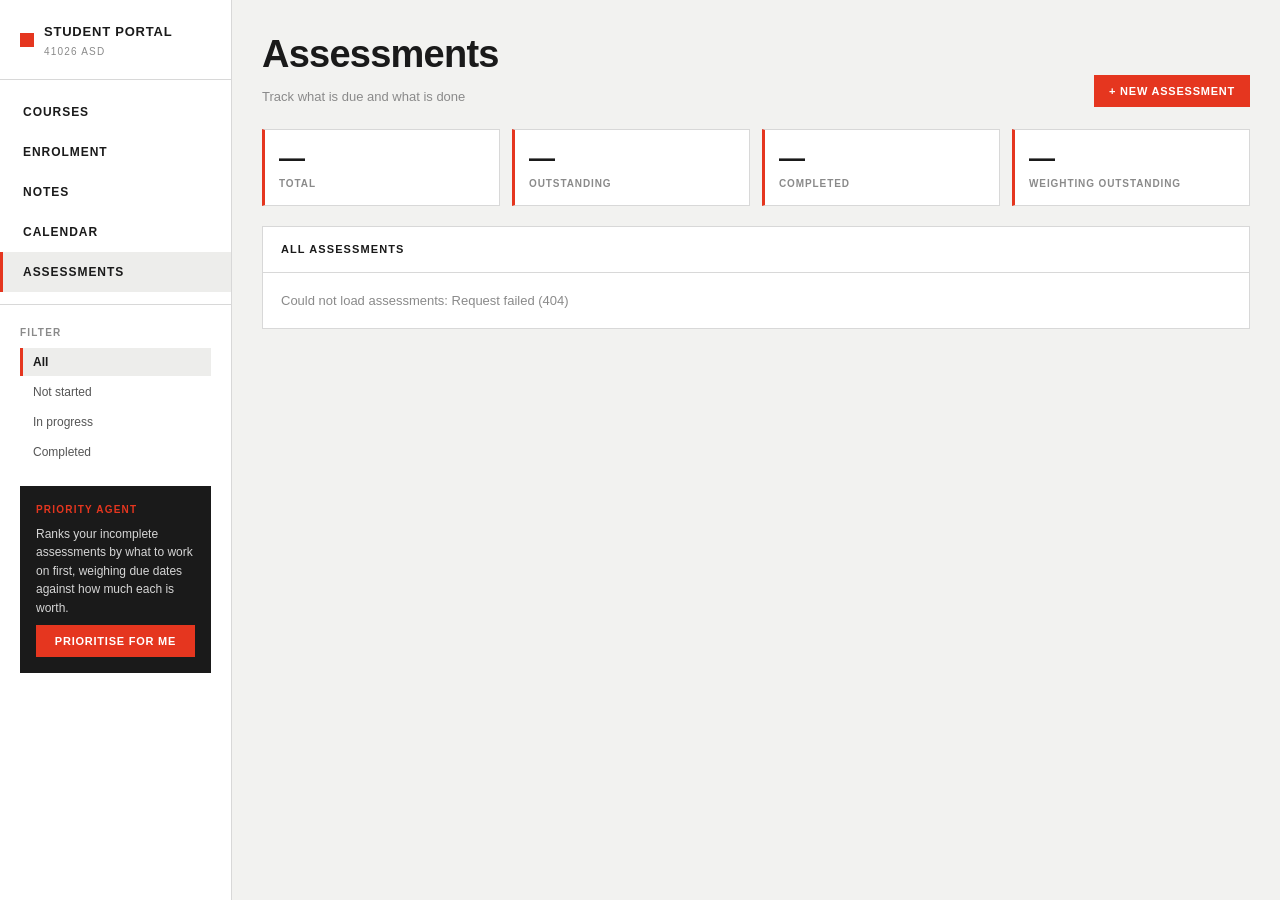
==== student-adrianvoljak/frontend/index.html @ 41faeddc "Integrate assessment tracker and shared Docker configuration. Also cleaned up individual feature fol" ====
<!DOCTYPE html>
<html lang="en">
<head>
    <meta charset="UTF-8">
    <meta name="viewport" content="width=device-width, initial-scale=1.0">
    <title>Assessments — Student Portal</title>
    <link rel="stylesheet" href="css/asd-shell.css">
    <link rel="stylesheet" href="css/assessments.css">
</head>
<body>

<div class="layout">
    <aside class="sidebar">
        <div class="brand">
            <span class="brand__mark"></span>
            <div>
                <div class="brand__name">STUDENT PORTAL</div>
                <div class="brand__sub">41026 ASD</div>
            </div>
        </div>

        <nav class="nav">
            <a class="nav__item" href="http://localhost:8080">COURSES</a>
            <a class="nav__item" href="http://localhost:8080">ENROLMENT</a>
            <a class="nav__item" href="http://localhost:8081">NOTES</a>
            <a class="nav__item" href="http://localhost:8082">CALENDAR</a>
            <a class="nav__item nav__item--active" href="/">ASSESSMENTS</a>
        </nav>

        <div class="side-note">
            <div class="side-note__label">FILTER</div>
            <div class="filter-list">
                <button class="filter-item filter-item--active" data-status="">All</button>
                <button class="filter-item" data-status="not_started">Not started</button>
                <button class="filter-item" data-status="in_progress">In progress</button>
                <button class="filter-item" data-status="completed">Completed</button>
            </div>
        </div>

        <div class="agent">
            <div class="agent__label">PRIORITY AGENT</div>
            <p class="agent__text">
                Ranks your incomplete assessments by what to work on first,
                weighing due dates against how much each is worth.
            </p>
            <div id="agent-output" class="agent__output"></div>
            <button id="prioritise-btn" class="btn btn--primary btn--block">
                PRIORITISE FOR ME
            </button>
        </div>
    </aside>

    <main class="main">
        <header class="page-header">
            <div>
                <h1 class="page-title">Assessments</h1>
                <p class="page-subtitle" id="page-subtitle">Track what is due and what is done</p>
            </div>
            <div>
                <button id="new-btn" class="btn btn--primary">+ NEW ASSESSMENT</button>
            </div>
        </header>

        <div class="stat-row">
            <div class="stat"><span class="stat__num" id="stat-total">—</span><span class="stat__label">Total</span></div>
            <div class="stat"><span class="stat__num" id="stat-open">—</span><span class="stat__label">Outstanding</span></div>
            <div class="stat"><span class="stat__num" id="stat-done">—</span><span class="stat__label">Completed</span></div>
            <div class="stat"><span class="stat__num" id="stat-weight">—</span><span class="stat__label">Weighting outstanding</span></div>
        </div>

        <section class="section">
            <div class="section__head">
                <h2 class="section__title" id="list-heading">All assessments</h2>
                <span class="section__hint" id="list-count"></span>
            </div>
            <div id="assignments-list" class="assignments-list">
                <p class="empty">Loading assessments...</p>
            </div>
        </section>
    </main>
</div>

<div id="form-modal" class="modal" hidden>
    <div class="modal__box">
        <button class="modal__close" id="form-close" aria-label="Close">&times;</button>
        <h2 class="modal__title" id="form-title">New assessment</h2>
        <form id="assignment-form" class="form">
            <div id="form-error" class="form__error" hidden></div>
            <input type="hidden" name="assignment_id">

            <label class="field">
                <span>Title</span>
                <input name="title" type="text" required>
            </label>

            <label class="field">
                <span>Description</span>
                <textarea name="description" rows="3"></textarea>
            </label>

            <div class="field-row">
                <label class="field">
                    <span>Course ID</span>
                    <input name="course_id" type="number" required>
                </label>
                <label class="field">
                    <span>Weighting %</span>
                    <input name="weighting" type="number" step="1" min="0" max="100">
                </label>
            </div>

            <div class="field-row">
                <label class="field">
                    <span>Due date</span>
                    <input name="due_date" type="date" required>
                </label>
                <label class="field">
                    <span>Status</span>
                    <select name="status">
                        <option value="not_started">Not started</option>
                        <option value="in_progress">In progress</option>
                        <option value="completed">Completed</option>
                    </select>
                </label>
            </div>

            <div class="form__actions">
                <button type="button" id="form-cancel" class="btn">CANCEL</button>
                <button type="submit" class="btn btn--primary" id="form-submit">CREATE</button>
            </div>
        </form>
    </div>
</div>

<div id="toast" class="toast"></div>

<script>
  // Same-origin: nginx proxies /api to the assessments backend.
  window.ASSESS_API = "/api";
  window.STUDENT_ID = 1;
</script>
<script src="js/assessments.js"></script>
</body>
</html>
---- student-adrianvoljak/frontend/css/asd-shell.css ----
/* =========================================================================
   41026 ASD — shared design system
   =========================================================================

   One stylesheet so every feature in the project looks like part of the same
   application. Link it BEFORE your own stylesheet, then add feature-specific
   rules on top:

       <link rel="stylesheet" href="css/asd-shell.css">
       <link rel="stylesheet" href="css/styles.css">

   It provides design tokens, the sidebar page shell, and common components
   (panels, buttons, tables, forms, badges). Nothing here is feature specific.

   Keep the sidebar markup identical across features so the navigation feels
   continuous as the user moves between them.
   ========================================================================= */

:root {
  --red: #E5361F;
  --red-dark: #C82E1A;
  --ink: #1A1A1A;
  --muted: #8A8A8A;
  --muted-light: #B0B0B0;
  --line: #D8D8D8;
  --bg: #F2F2F0;
  --panel: #FFFFFF;
  --panel-alt: #FAFAF9;
  --green: #1D6F42;
  --amber: #9A6412;

  --sidebar-width: 232px;
  --gap: 20px;
}

* { box-sizing: border-box; margin: 0; padding: 0; }

body {
  font-family: "Helvetica Neue", Arial, sans-serif;
  background: var(--bg);
  color: var(--ink);
  font-size: 14px;
  line-height: 1.5;
}

/* ------------------------------------------------------------ page shell */

.layout {
  display: grid;
  grid-template-columns: var(--sidebar-width) 1fr;
  min-height: 100vh;
}

.sidebar {
  background: var(--panel);
  border-right: 1px solid var(--line);
  padding: 22px 0;
}

.brand {
  display: flex;
  gap: 10px;
  align-items: center;
  padding: 0 20px 20px;
  border-bottom: 1px solid var(--line);
}

.brand__mark {
  width: 14px;
  height: 14px;
  background: var(--red);
  flex-shrink: 0;
}

.brand__name { font-size: 13px; font-weight: 700; letter-spacing: 0.06em; }

.brand__sub {
  font-size: 10px;
  color: var(--muted);
  letter-spacing: 0.12em;
  margin-top: 2px;
}

.nav { padding: 12px 0; border-bottom: 1px solid var(--line); }

.nav__item {
  display: block;
  padding: 11px 20px;
  font-size: 12px;
  font-weight: 700;
  letter-spacing: 0.08em;
  color: var(--ink);
  text-decoration: none;
  border-left: 3px solid transparent;
}

.nav__item:hover { background: var(--panel-alt); }

.nav__item--active {
  background: #EDEDEB;
  border-left-color: var(--red);
}

/* A feature whose frontend does not exist yet. */
.nav__item--soon { color: var(--muted-light); cursor: not-allowed; }
.nav__item--soon:hover { background: none; color: var(--muted-light); }

.side-note { padding: 20px; }

.side-note__label {
  font-size: 10px;
  font-weight: 700;
  letter-spacing: 0.12em;
  color: var(--muted);
  margin-bottom: 8px;
}

.side-note__text { font-size: 12px; line-height: 1.55; color: #555; }

/* ----------------------------------------------------------------- main */

.main { padding: 26px 30px; }

.page-header {
  display: flex;
  justify-content: space-between;
  align-items: flex-end;
  margin-bottom: 22px;
}

.page-title { font-size: 38px; letter-spacing: -0.02em; font-weight: 700; }

.page-subtitle {
  font-size: 13px;
  color: var(--muted);
  margin-top: 4px;
}

.section {
  background: var(--panel);
  border: 1px solid var(--line);
  margin-bottom: var(--gap);
}

.section__head {
  padding: 14px 18px;
  border-bottom: 1px solid var(--line);
  display: flex;
  justify-content: space-between;
  align-items: baseline;
  gap: 12px;
}

.section__title {
  font-size: 11px;
  font-weight: 700;
  letter-spacing: 0.1em;
  text-transform: uppercase;
}

.section__hint { font-size: 12px; color: var(--muted); }

.section__body { padding: 18px; }

/* -------------------------------------------------------------- buttons */

.btn {
  padding: 9px 14px;
  font-size: 11px;
  font-weight: 700;
  letter-spacing: 0.07em;
  border: 1px solid var(--line);
  background: var(--panel);
  color: var(--ink);
  cursor: pointer;
  font-family: inherit;
}

.btn:hover { background: #F6F6F4; }
.btn:disabled { opacity: 0.5; cursor: not-allowed; }

.btn--primary { background: var(--red); border-color: var(--red); color: #fff; }
.btn--primary:hover { background: var(--red-dark); }

.btn--danger { background: var(--panel); border-color: var(--red); color: var(--red); }
.btn--danger:hover { background: #FDEBE7; }

.btn--small { padding: 6px 10px; font-size: 10px; }
.btn--block { width: 100%; margin-top: 8px; }

/* ---------------------------------------------------------------- cards */

.card-grid {
  display: grid;
  grid-template-columns: repeat(auto-fill, minmax(260px, 1fr));
  gap: 12px;
}

.card {
  border: 1px solid var(--line);
  border-left: 3px solid var(--ink);
  background: var(--panel);
  padding: 14px;
}

.card__top {
  display: flex;
  justify-content: space-between;
  align-items: baseline;
  gap: 8px;
  margin-bottom: 6px;
}

.card__code {
  font-size: 11px;
  font-weight: 700;
  letter-spacing: 0.08em;
  color: var(--red);
}

.card__title { font-size: 15px; font-weight: 700; margin-bottom: 6px; }
.card__text { font-size: 12.5px; color: #555; margin-bottom: 12px; }

/* --------------------------------------------------------------- badges */

.badge {
  display: inline-block;
  padding: 3px 7px;
  font-size: 10px;
  font-weight: 700;
  letter-spacing: 0.08em;
  text-transform: uppercase;
  background: #EDEDEB;
  color: #555;
}

.badge--ok { background: #E4F0E9; color: var(--green); }
.badge--off { background: #FDEBE7; color: var(--red); }
.badge--warn { background: #FBF0DD; color: var(--amber); }

/* --------------------------------------------------------------- tables */

.table { width: 100%; border-collapse: collapse; font-size: 13px; }

.table th {
  text-align: left;
  padding: 10px 12px;
  font-size: 10px;
  font-weight: 700;
  letter-spacing: 0.1em;
  text-transform: uppercase;
  color: var(--muted);
  border-bottom: 1px solid var(--line);
  white-space: nowrap;
}

.table td { padding: 11px 12px; border-bottom: 1px solid var(--line); }
.table tr:last-child td { border-bottom: none; }
.table tbody tr:hover { background: var(--panel-alt); }

/* ---------------------------------------------------------------- forms */

.field { display: flex; flex-direction: column; gap: 5px; }

.field > span,
.field > label {
  font-size: 10px;
  font-weight: 700;
  letter-spacing: 0.09em;
  color: var(--muted);
  text-transform: uppercase;
}

.input,
.field input,
.field select,
.field textarea {
  padding: 9px 10px;
  border: 1px solid var(--line);
  font-size: 13px;
  font-family: inherit;
  background: #fff;
  color: var(--ink);
}

.input:focus,
.field input:focus,
.field select:focus,
.field textarea:focus {
  outline: 2px solid var(--red);
  outline-offset: -1px;
}

.input-row { display: flex; gap: 8px; }
.input-row .input { flex: 1; }

/* ------------------------------------------------------------- AI panel */

.ai-block {
  background: var(--ink);
  color: #fff;
  padding: 16px;
}

.ai-block__label {
  font-size: 10px;
  font-weight: 700;
  letter-spacing: 0.12em;
  color: var(--red);
  margin-bottom: 8px;
}

.ai-block__text { font-size: 12px; line-height: 1.55; color: #D6D6D6; }

.ai-block .input { background: #2A2A2A; border-color: #4A4A4A; color: #fff; }
.ai-block .input::placeholder { color: #7A7A7A; }

.ai-output {
  margin-top: 12px;
  font-size: 13px;
  line-height: 1.6;
  color: #E4E4E4;
  white-space: pre-wrap;
}

.ai-output:empty { display: none; }

/* -------------------------------------------------------------- utility */

.muted { color: var(--muted); }
.empty { padding: 18px; color: var(--muted); font-size: 13px; }

/* ----------------------------------------------------------- responsive */

@media (max-width: 900px) {
  .layout { grid-template-columns: 1fr; }
  .sidebar { display: none; }
  .main { padding: 16px; }
  .page-header { flex-direction: column; align-items: flex-start; gap: 12px; }
  .page-title { font-size: 27px; }
  .card-grid { grid-template-columns: 1fr; }
  .table { font-size: 12px; }
  .table th, .table td { padding: 8px 6px; }
}
---- student-adrianvoljak/frontend/css/assessments.css ----
/* Assessments feature styles. Builds on shared/frontend/asd-shell.css. */

/* ------------------------------------------------------------- sidebar */

.filter-list { display: flex; flex-direction: column; gap: 2px; }

.filter-item {
  display: block;
  width: 100%;
  text-align: left;
  padding: 7px 10px;
  font-size: 12px;
  font-family: inherit;
  border: none;
  border-left: 3px solid transparent;
  background: none;
  color: #555;
  cursor: pointer;
}

.filter-item:hover { background: var(--panel-alt); color: var(--ink); }

.filter-item--active {
  border-left-color: var(--red);
  background: #EDEDEB;
  color: var(--ink);
  font-weight: 700;
}

.agent {
  margin: 0 20px 20px;
  padding: 16px;
  background: var(--ink);
  color: #fff;
}

.agent__label {
  font-size: 10px;
  font-weight: 700;
  letter-spacing: 0.12em;
  color: var(--red);
  margin-bottom: 8px;
}

.agent__text { font-size: 12px; line-height: 1.55; color: #D6D6D6; }

.agent__output {
  font-size: 12px;
  line-height: 1.55;
  color: #E4E4E4;
  white-space: pre-wrap;
  margin-top: 10px;
  max-height: 260px;
  overflow-y: auto;
}

.agent__output:empty { display: none; }

/* -------------------------------------------------------------- stats */

.stat-row {
  display: grid;
  grid-template-columns: repeat(4, 1fr);
  gap: 12px;
  margin-bottom: 20px;
}

.stat {
  background: var(--panel);
  border: 1px solid var(--line);
  border-left: 3px solid var(--red);
  padding: 14px;
}

.stat__num { display: block; font-size: 26px; font-weight: 700; line-height: 1.1; }

.stat__label {
  display: block;
  font-size: 10px;
  font-weight: 700;
  letter-spacing: 0.09em;
  text-transform: uppercase;
  color: var(--muted);
  margin-top: 4px;
}

/* -------------------------------------------------------- assignments */

.assignments-list { padding: 0; }

.assignment {
  display: flex;
  gap: 16px;
  justify-content: space-between;
  padding: 16px 18px;
  border-bottom: 1px solid var(--line);
  border-left: 3px solid var(--muted);
}

.assignment:last-child { border-bottom: none; }
.assignment:hover { background: var(--panel-alt); }

.assignment--not_started { border-left-color: var(--muted); }
.assignment--in_progress { border-left-color: var(--amber); }
.assignment--completed { border-left-color: var(--green); }
.assignment--completed .assignment__title { color: var(--muted); text-decoration: line-through; }

.assignment__main { flex: 1; min-width: 0; }
.assignment__title { font-size: 15px; font-weight: 700; margin-bottom: 4px; }

.assignment__desc {
  font-size: 12.5px;
  color: #555;
  line-height: 1.5;
  margin-bottom: 8px;
}

.assignment__meta {
  display: flex;
  flex-wrap: wrap;
  gap: 10px;
  font-size: 11px;
  color: var(--muted);
}

.assignment__due.is-overdue { color: var(--red); font-weight: 700; }
.assignment__due.is-soon { color: var(--amber); font-weight: 700; }

.assignment__weight { font-weight: 700; }

.assignment__side {
  display: flex;
  flex-direction: column;
  align-items: flex-end;
  gap: 8px;
  flex-shrink: 0;
}

.status-select {
  padding: 5px 7px;
  border: 1px solid var(--line);
  font-family: inherit;
  font-size: 11px;
  background: #fff;
}

.status-select:focus { outline: 2px solid var(--red); outline-offset: -1px; }

.assignment__actions { display: flex; gap: 6px; }

/* -------------------------------------------------------------- modal */

.modal {
  position: fixed;
  inset: 0;
  background: rgba(0, 0, 0, 0.45);
  display: flex;
  align-items: center;
  justify-content: center;
  z-index: 50;
  padding: 20px;
}

.modal[hidden] { display: none; }

.modal__box {
  background: var(--panel);
  width: 480px;
  max-width: 100%;
  max-height: 90vh;
  overflow-y: auto;
  padding: 24px;
  border-top: 3px solid var(--red);
  position: relative;
}

.modal__close {
  position: absolute;
  top: 12px;
  right: 14px;
  border: none;
  background: none;
  font-size: 24px;
  line-height: 1;
  color: var(--muted);
  cursor: pointer;
}

.modal__close:hover { color: var(--ink); }
.modal__title { font-size: 22px; margin-bottom: 16px; padding-right: 30px; }

.form { display: flex; flex-direction: column; gap: 13px; }
.field-row { display: grid; grid-template-columns: 1fr 1fr; gap: 11px; }
.field textarea { resize: vertical; line-height: 1.5; }

.form__error {
  background: #FDEBE7;
  border-left: 3px solid var(--red);
  padding: 9px 11px;
  font-size: 12px;
  color: #96200F;
}

.form__error[hidden] { display: none; }

.form__actions {
  display: flex;
  justify-content: flex-end;
  gap: 8px;
  margin-top: 6px;
  padding-top: 14px;
  border-top: 1px solid var(--line);
}

/* -------------------------------------------------------------- toast */

.toast {
  position: fixed;
  bottom: 22px;
  left: 50%;
  transform: translate(-50%, 14px);
  background: var(--ink);
  color: #fff;
  padding: 11px 18px;
  font-size: 12.5px;
  opacity: 0;
  pointer-events: none;
  transition: opacity 0.2s, transform 0.2s;
  z-index: 60;
}

.toast--visible { opacity: 1; transform: translate(-50%, 0); }
.toast--success { background: #1D6F42; }
.toast--warn { background: #9A6412; }
.toast--error { background: var(--red); }

/* --------------------------------------------------------- responsive */

@media (max-width: 900px) {
  .stat-row { grid-template-columns: repeat(2, 1fr); }
  .assignment { flex-direction: column; gap: 10px; }
  .assignment__side { align-items: flex-start; flex-direction: row; flex-wrap: wrap; }
  .field-row { grid-template-columns: 1fr; }
  .modal__box { padding: 18px; }
}
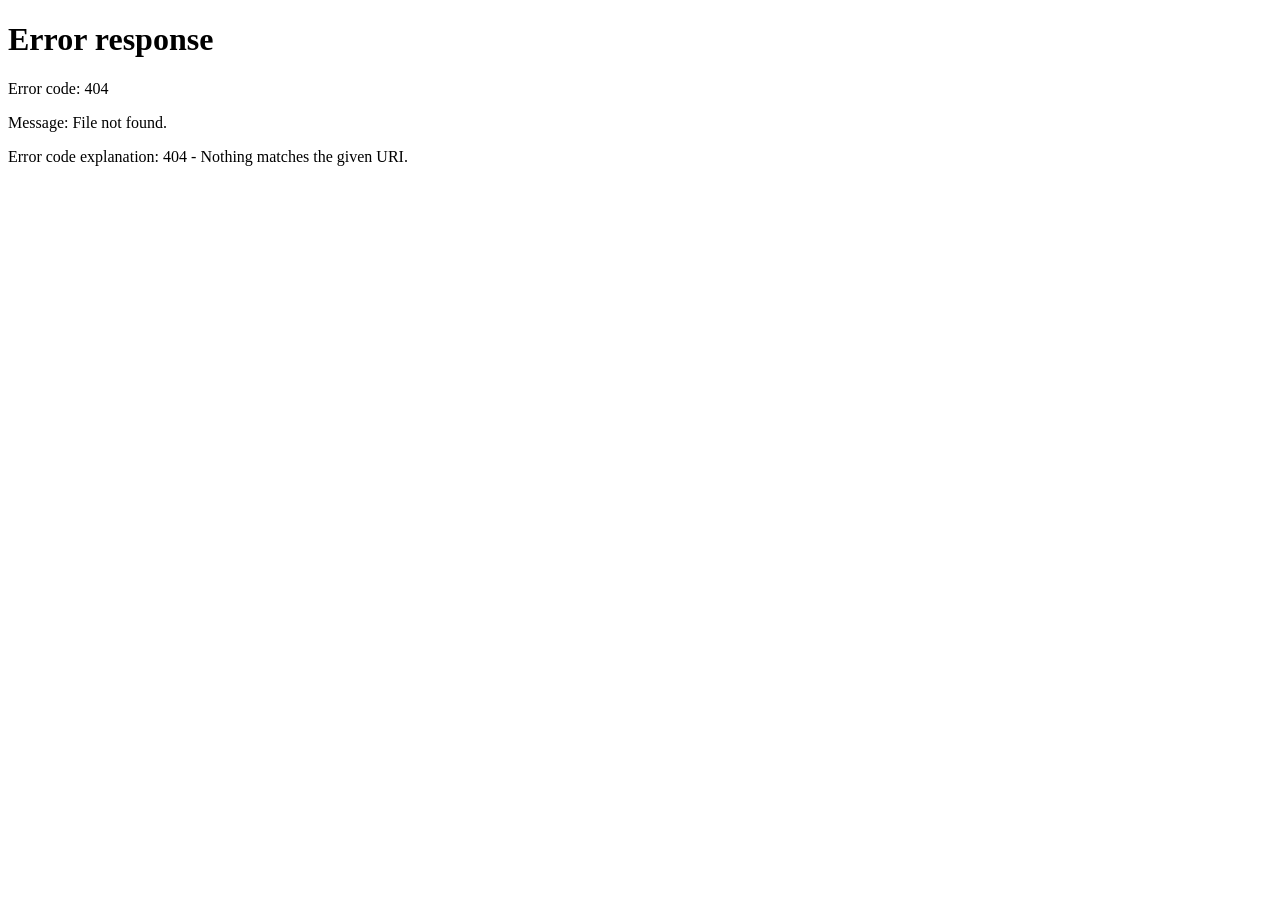
==== commit 1528e224: "Integrate gateway, frontend and agenetic assessment prioritisiation fixes" ====
--- a/student-adrianvoljak/frontend/index.html
+++ b/student-adrianvoljak/frontend/index.html
@@ -20,11 +20,12 @@
         </div>
 
         <nav class="nav">
-            <a class="nav__item" href="http://localhost:8080">COURSES</a>
-            <a class="nav__item" href="http://localhost:8080">ENROLMENT</a>
-            <a class="nav__item" href="http://localhost:8081">NOTES</a>
-            <a class="nav__item" href="http://localhost:8082">CALENDAR</a>
-            <a class="nav__item nav__item--active" href="/">ASSESSMENTS</a>
+            <a class="nav__item" href="/home.html">HOME</a>
+            <a class="nav__item" href="/enrolment/">ENROLMENT</a>
+            <a class="nav__item nav__item--active" href="/assessments/">ASSESSMENTS</a>
+            <a class="nav__item" href="/calendar/">CALENDAR</a>
+            <a class="nav__item" href="/notes/">NOTES</a>
+            <a class="nav__item" href="/exams/">EXAMS</a>
         </nav>
 
         <div class="side-note">
@@ -135,10 +136,6 @@
 <div id="toast" class="toast"></div>
 
 <script>
-  // Same-origin: nginx proxies /api to the assessments backend.
-  window.ASSESS_API = "/api";
-  window.STUDENT_ID = 1;
+    window.ASSESS_API = "/assessments-api";
 </script>
-<script src="js/assessments.js"></script>
-</body>
-</html>
+<script src="js/assessments.js"></script>
